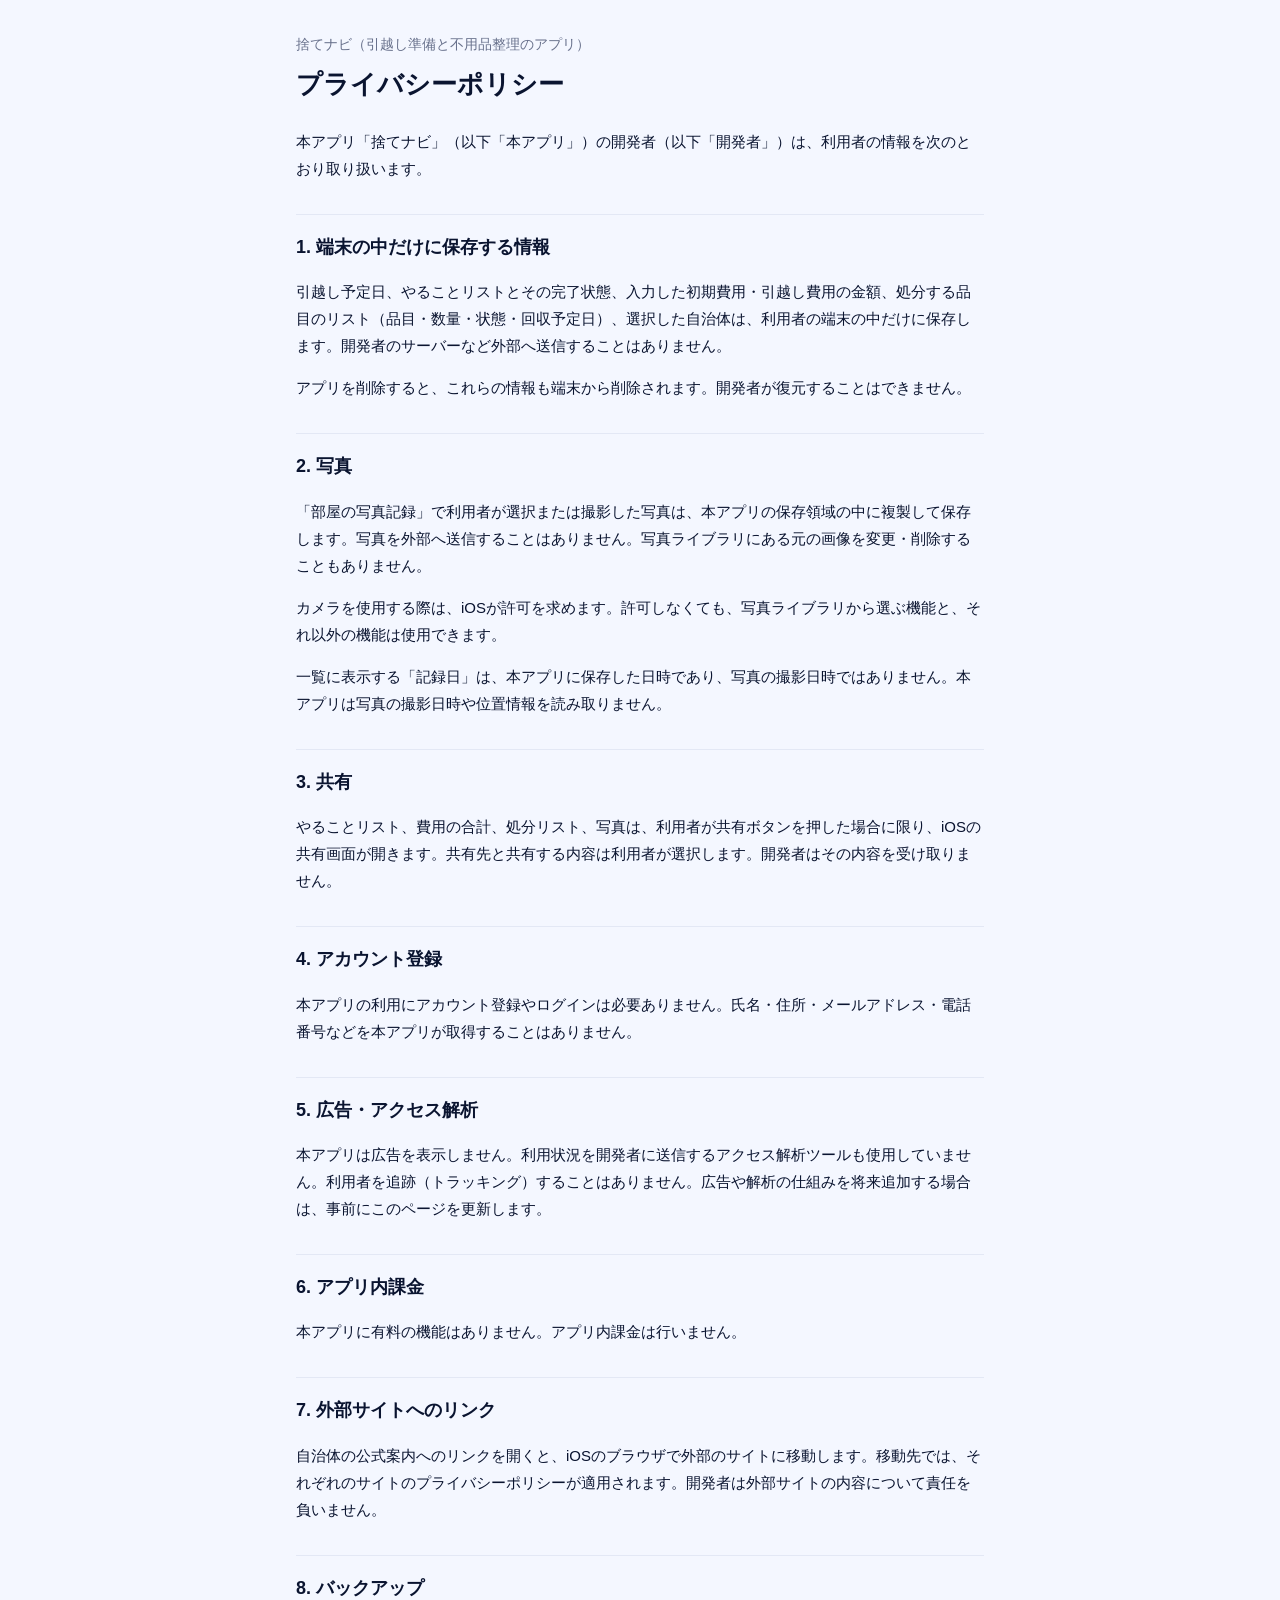
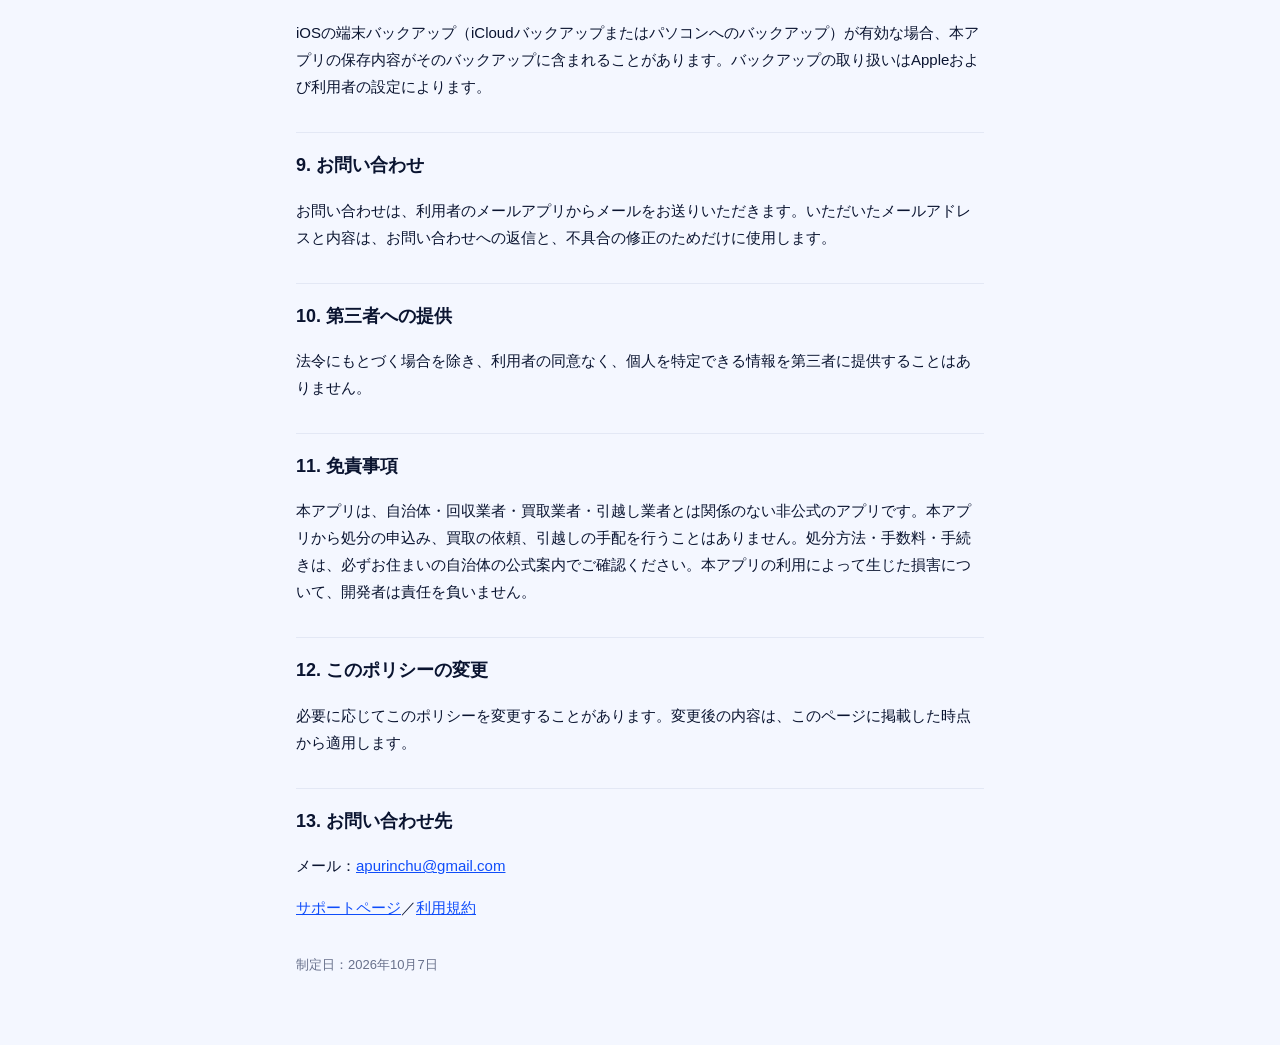
==== sutenavi/index.html @ 8024a64c "Add 捨てナビ privacy policy, terms, and support pages Co-Authored-By: Claude Opus 5 <noreply@anthropic.c" ====
<!DOCTYPE html>
<html lang="ja">
  <head>
    <meta charset="utf-8">
    <meta name="viewport" content="width=device-width, initial-scale=1">
    <title>プライバシーポリシー｜捨てナビ</title>
    <link rel="stylesheet" href="style.css">
  </head>
  <body>
    <main>
      <p class="app">捨てナビ（引越し準備と不用品整理のアプリ）</p>
      <h1>プライバシーポリシー</h1>
      <p>本アプリ「捨てナビ」（以下「本アプリ」）の開発者（以下「開発者」）は、利用者の情報を次のとおり取り扱います。</p>

      <h2>1. 端末の中だけに保存する情報</h2>
      <p>引越し予定日、やることリストとその完了状態、入力した初期費用・引越し費用の金額、処分する品目のリスト（品目・数量・状態・回収予定日）、選択した自治体は、利用者の端末の中だけに保存します。開発者のサーバーなど外部へ送信することはありません。</p>
      <p>アプリを削除すると、これらの情報も端末から削除されます。開発者が復元することはできません。</p>

      <h2>2. 写真</h2>
      <p>「部屋の写真記録」で利用者が選択または撮影した写真は、本アプリの保存領域の中に複製して保存します。写真を外部へ送信することはありません。写真ライブラリにある元の画像を変更・削除することもありません。</p>
      <p>カメラを使用する際は、iOSが許可を求めます。許可しなくても、写真ライブラリから選ぶ機能と、それ以外の機能は使用できます。</p>
      <p>一覧に表示する「記録日」は、本アプリに保存した日時であり、写真の撮影日時ではありません。本アプリは写真の撮影日時や位置情報を読み取りません。</p>

      <h2>3. 共有</h2>
      <p>やることリスト、費用の合計、処分リスト、写真は、利用者が共有ボタンを押した場合に限り、iOSの共有画面が開きます。共有先と共有する内容は利用者が選択します。開発者はその内容を受け取りません。</p>

      <h2>4. アカウント登録</h2>
      <p>本アプリの利用にアカウント登録やログインは必要ありません。氏名・住所・メールアドレス・電話番号などを本アプリが取得することはありません。</p>

      <h2>5. 広告・アクセス解析</h2>
      <p>本アプリは広告を表示しません。利用状況を開発者に送信するアクセス解析ツールも使用していません。利用者を追跡（トラッキング）することはありません。広告や解析の仕組みを将来追加する場合は、事前にこのページを更新します。</p>

      <h2>6. アプリ内課金</h2>
      <p>本アプリに有料の機能はありません。アプリ内課金は行いません。</p>

      <h2>7. 外部サイトへのリンク</h2>
      <p>自治体の公式案内へのリンクを開くと、iOSのブラウザで外部のサイトに移動します。移動先では、それぞれのサイトのプライバシーポリシーが適用されます。開発者は外部サイトの内容について責任を負いません。</p>

      <h2>8. バックアップ</h2>
      <p>iOSの端末バックアップ（iCloudバックアップまたはパソコンへのバックアップ）が有効な場合、本アプリの保存内容がそのバックアップに含まれることがあります。バックアップの取り扱いはAppleおよび利用者の設定によります。</p>

      <h2>9. お問い合わせ</h2>
      <p>お問い合わせは、利用者のメールアプリからメールをお送りいただきます。いただいたメールアドレスと内容は、お問い合わせへの返信と、不具合の修正のためだけに使用します。</p>

      <h2>10. 第三者への提供</h2>
      <p>法令にもとづく場合を除き、利用者の同意なく、個人を特定できる情報を第三者に提供することはありません。</p>

      <h2>11. 免責事項</h2>
      <p>本アプリは、自治体・回収業者・買取業者・引越し業者とは関係のない非公式のアプリです。本アプリから処分の申込み、買取の依頼、引越しの手配を行うことはありません。処分方法・手数料・手続きは、必ずお住まいの自治体の公式案内でご確認ください。本アプリの利用によって生じた損害について、開発者は責任を負いません。</p>

      <h2>12. このポリシーの変更</h2>
      <p>必要に応じてこのポリシーを変更することがあります。変更後の内容は、このページに掲載した時点から適用します。</p>

      <h2>13. お問い合わせ先</h2>
      <p>メール：<a href="mailto:apurinchu@gmail.com">apurinchu@gmail.com</a></p>
      <p><a href="support.html">サポートページ</a>／<a href="terms.html">利用規約</a></p>

      <p class="date">制定日：2026年10月7日</p>
    </main>
  </body>
</html>
---- sutenavi/style.css ----
:root {
  --ink: #0a1430;
  --muted: #68718c;
  --accent: #0f4dfa;
  --line: #e3e8f5;
  --bg: #f4f7ff;
}

* { box-sizing: border-box; }

body {
  margin: 0;
  background: var(--bg);
  color: var(--ink);
  font-family: -apple-system, BlinkMacSystemFont, "Hiragino Sans", "Hiragino Kaku Gothic ProN", "Noto Sans JP", sans-serif;
  line-height: 1.8;
}

main {
  max-width: 720px;
  margin: 0 auto;
  padding: 32px 16px 56px;
}

.app { margin: 0; font-size: 14px; color: var(--muted); }
h1 { margin: 4px 0 20px; font-size: 26px; }
h2 { margin: 32px 0 8px; padding-top: 16px; border-top: 1px solid var(--line); font-size: 18px; }
h3 { margin: 22px 0 4px; font-size: 16px; }
p, li { font-size: 15px; }
a { color: var(--accent); word-break: break-all; }
.contact { font-size: 18px; font-weight: bold; }
.date { margin-top: 32px; color: var(--muted); font-size: 13px; }
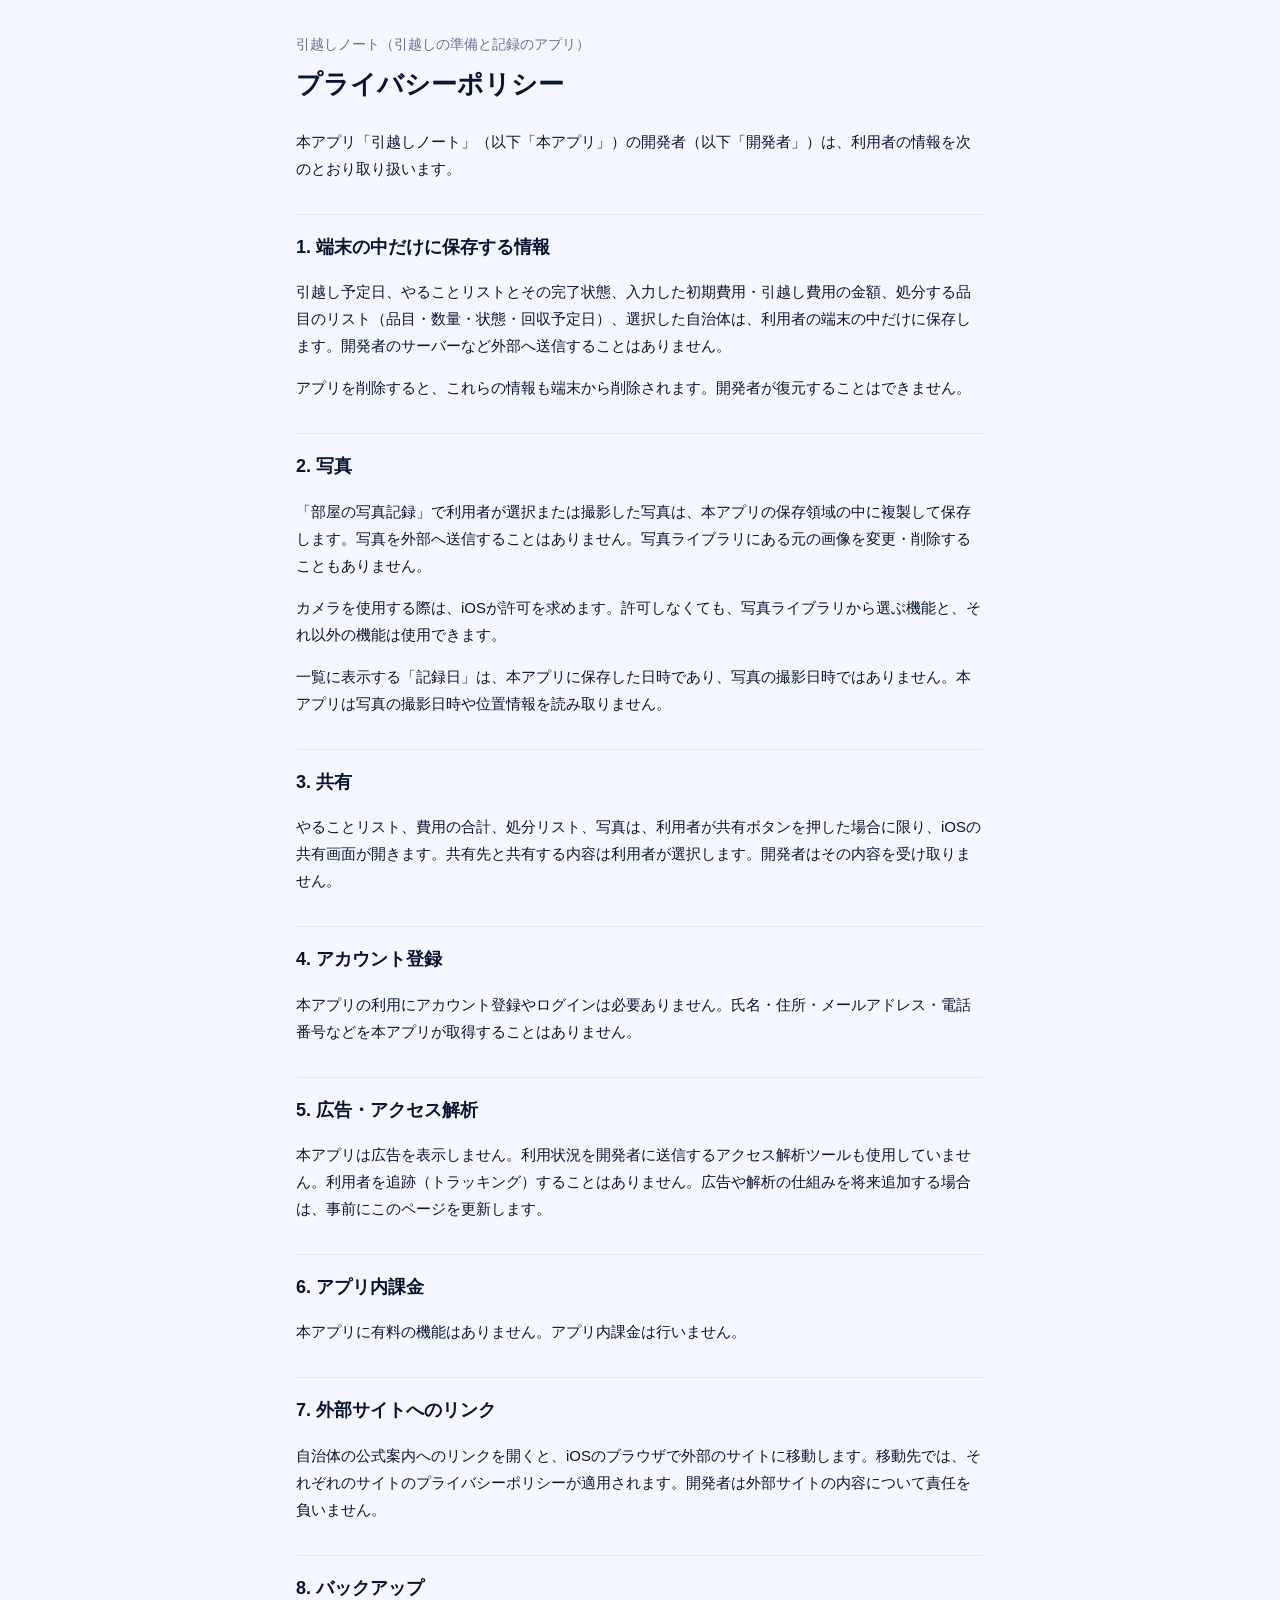
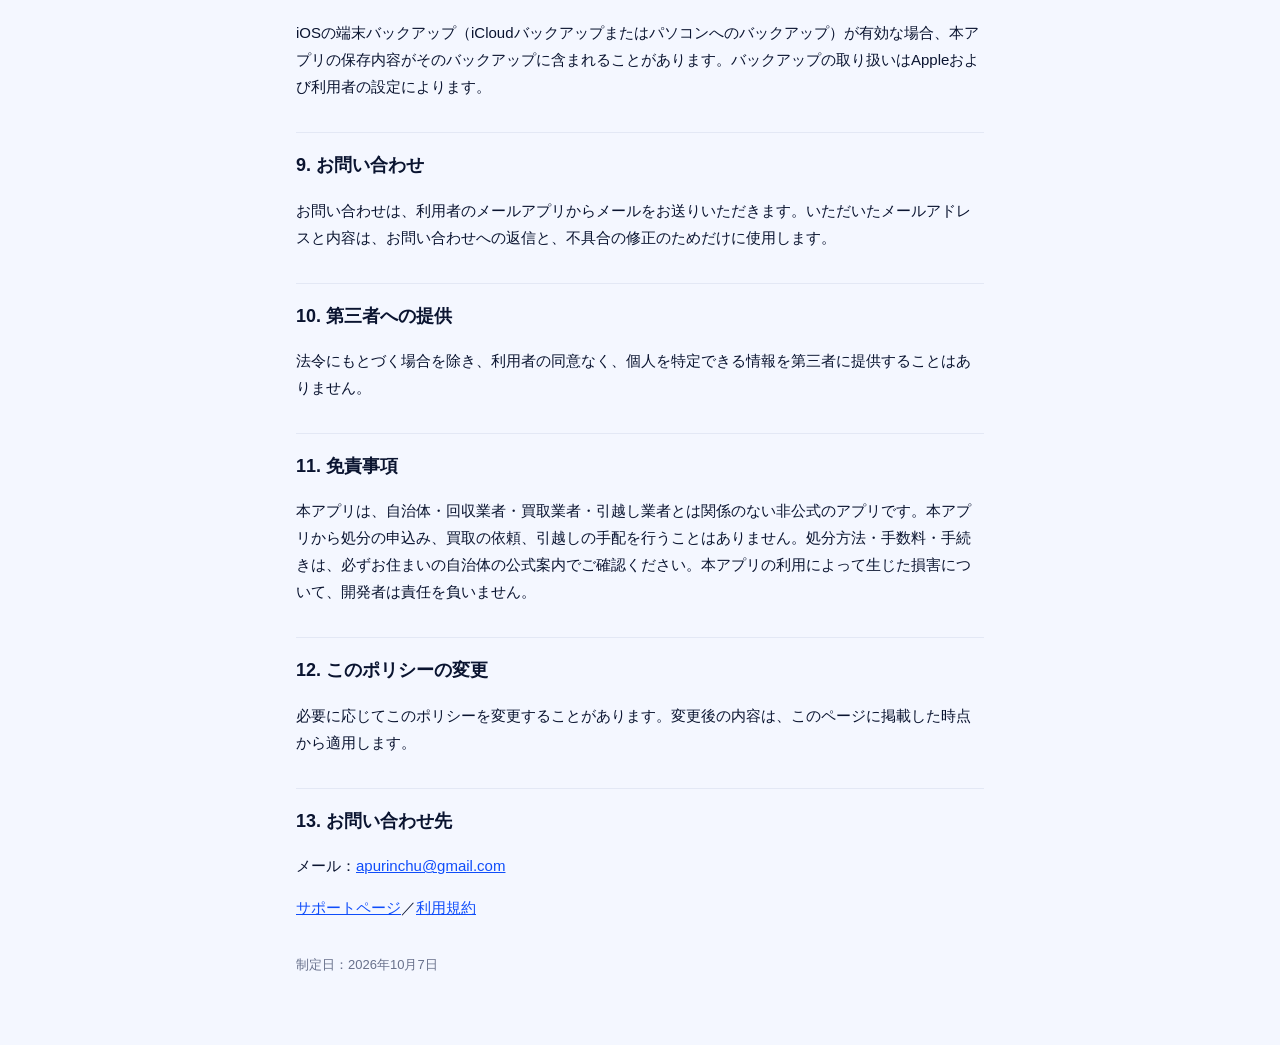
==== commit dc01890f: "Rename 捨てナビ to 引越しノート across the published pages Co-Authored-By: Claude Opus 5 <noreply@anthropic.co" ====
--- a/sutenavi/index.html
+++ b/sutenavi/index.html
@@ -3,14 +3,14 @@
   <head>
     <meta charset="utf-8">
     <meta name="viewport" content="width=device-width, initial-scale=1">
-    <title>プライバシーポリシー｜捨てナビ</title>
+    <title>プライバシーポリシー｜引越しノート</title>
     <link rel="stylesheet" href="style.css">
   </head>
   <body>
     <main>
-      <p class="app">捨てナビ（引越し準備と不用品整理のアプリ）</p>
+      <p class="app">引越しノート（引越しの準備と記録のアプリ）</p>
       <h1>プライバシーポリシー</h1>
-      <p>本アプリ「捨てナビ」（以下「本アプリ」）の開発者（以下「開発者」）は、利用者の情報を次のとおり取り扱います。</p>
+      <p>本アプリ「引越しノート」（以下「本アプリ」）の開発者（以下「開発者」）は、利用者の情報を次のとおり取り扱います。</p>
 
       <h2>1. 端末の中だけに保存する情報</h2>
       <p>引越し予定日、やることリストとその完了状態、入力した初期費用・引越し費用の金額、処分する品目のリスト（品目・数量・状態・回収予定日）、選択した自治体は、利用者の端末の中だけに保存します。開発者のサーバーなど外部へ送信することはありません。</p>
